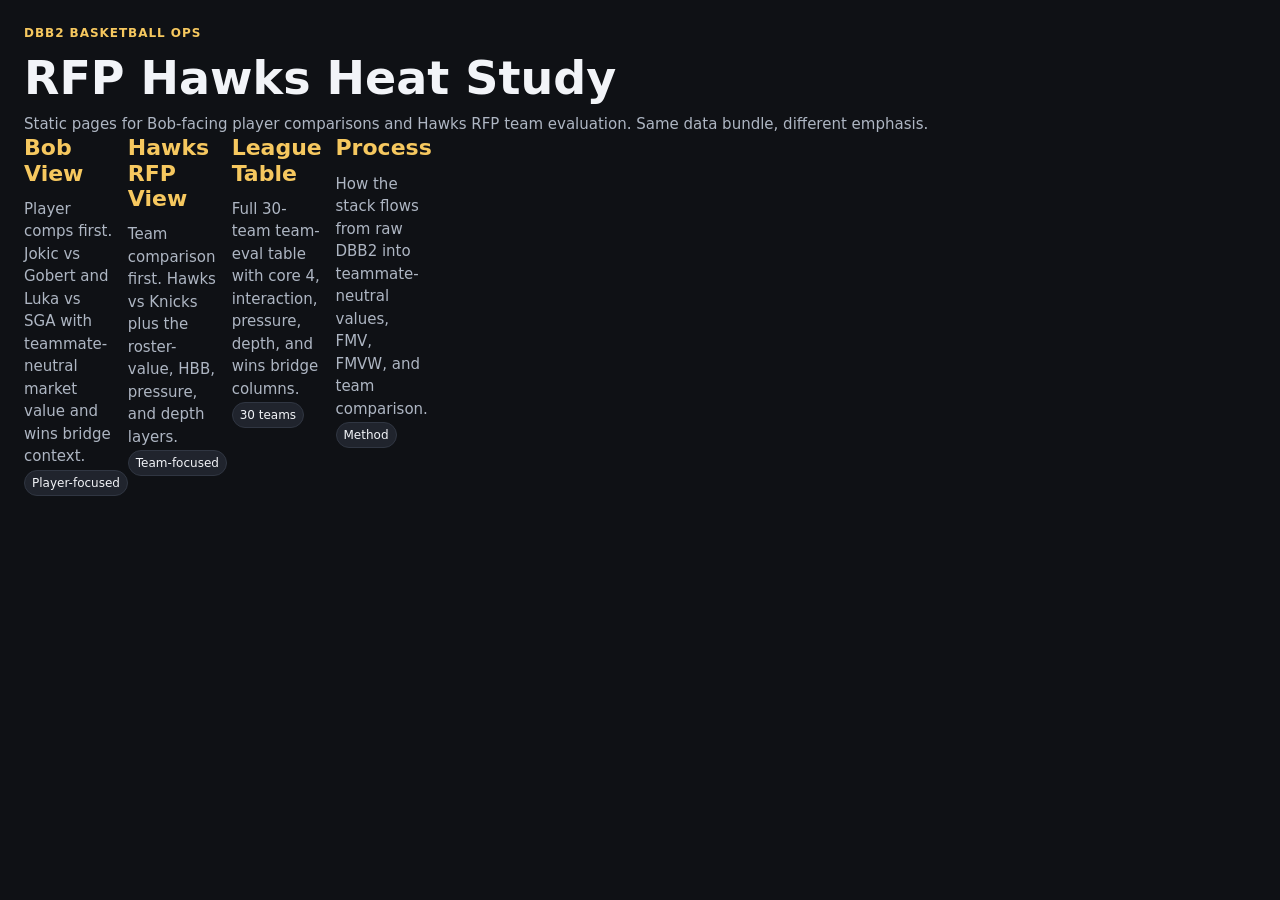
==== index.html @ e4f69737 "Add RFP Hawks Heat study pages" ====
<!doctype html>
<html lang="en">
  <head>
    <meta charset="utf-8" />
    <meta name="viewport" content="width=device-width, initial-scale=1" />
    <title>RFP Hawks Heat Study</title>
    <link rel="stylesheet" href="./style.css" />
  </head>
  <body>
    <main>
      <div class="eyebrow">DBB2 Basketball Ops</div>
      <h1>RFP Hawks Heat Study</h1>
      <p>Static pages for Bob-facing player comparisons and Hawks RFP team evaluation. Same data bundle, different emphasis.</p>
      <div class="grid">
        <a href="./bob/">
          <h2>Bob View</h2>
          <p>Player comps first. Jokic vs Gobert and Luka vs SGA with teammate-neutral market value and wins bridge context.</p>
          <span class="tag">Player-focused</span>
        </a>
        <a href="./hawks/">
          <h2>Hawks RFP View</h2>
          <p>Team comparison first. Hawks vs Knicks plus the roster-value, HBB, pressure, and depth layers.</p>
          <span class="tag">Team-focused</span>
        </a>
        <a href="./league/">
          <h2>League Table</h2>
          <p>Full 30-team team-eval table with core 4, interaction, pressure, depth, and wins bridge columns.</p>
          <span class="tag">30 teams</span>
        </a>
        <a href="./process/">
          <h2>Process</h2>
          <p>How the stack flows from raw DBB2 into teammate-neutral values, FMV, FMVW, and team comparison.</p>
          <span class="tag">Method</span>
        </a>
      </div>
    </main>
  </body>
</html>
---- style.css ----
:root {
  --bg: #0f1115;
  --panel: #171a21;
  --panel-2: #20242d;
  --text: #f2f4f8;
  --muted: #aeb6c3;
  --line: #303642;
  --accent: #f05a5a;
  --accent-2: #f6c85f;
  --green: #65d08a;
  --blue: #77a8ff;
}

* { box-sizing: border-box; }

html, body { margin: 0; min-height: 100%; }

body {
  background: var(--bg);
  color: var(--text);
  font: 15px/1.5 Inter, ui-sans-serif, system-ui, -apple-system, BlinkMacSystemFont, "Segoe UI", sans-serif;
}

a { color: var(--accent-2); text-decoration: none; }
a:hover { text-decoration: underline; }

header {
  padding: 32px 24px 22px;
  border-bottom: 1px solid var(--line);
  background: #11141a;
}

main {
  max-width: 1280px;
  margin: 0 auto;
  padding: 24px;
}

.wrap { max-width: 1280px; margin: 0 auto; }

h1, h2, h3 { margin: 0; line-height: 1.15; letter-spacing: 0; }
h1 { font-size: clamp(28px, 4vw, 46px); }
h2 { font-size: 22px; margin-bottom: 12px; }
h3 { font-size: 16px; margin-bottom: 8px; }
p { margin: 8px 0 0; color: var(--muted); }

.eyebrow {
  color: var(--accent-2);
  font-size: 12px;
  font-weight: 700;
  letter-spacing: .08em;
  text-transform: uppercase;
  margin-bottom: 10px;
}

.subline {
  display: flex;
  flex-wrap: wrap;
  gap: 10px;
  margin-top: 14px;
}

.chip {
  display: inline-flex;
  align-items: center;
  gap: 8px;
  border: 1px solid var(--line);
  background: var(--panel);
  color: var(--text);
  border-radius: 999px;
  padding: 6px 10px;
  font-size: 12px;
}

.grid {
  display: grid;
  grid-template-columns: repeat(12, minmax(0, 1fr));
  gap: 14px;
}

.card {
  background: var(--panel);
  border: 1px solid var(--line);
  border-radius: 8px;
  padding: 16px;
}

.span-3 { grid-column: span 3; }
.span-4 { grid-column: span 4; }
.span-5 { grid-column: span 5; }
.span-6 { grid-column: span 6; }
.span-7 { grid-column: span 7; }
.span-8 { grid-column: span 8; }
.span-9 { grid-column: span 9; }
.span-12 { grid-column: span 12; }

.controls {
  display: grid;
  grid-template-columns: repeat(12, minmax(0, 1fr));
  gap: 12px;
}

.field {
  display: flex;
  flex-direction: column;
  gap: 6px;
}

.field label {
  font-size: 12px;
  color: var(--muted);
  letter-spacing: .04em;
  text-transform: uppercase;
}

input, select, textarea, button {
  font: inherit;
}

input[type="text"],
input[type="number"],
input[type="file"],
select,
textarea {
  width: 100%;
  color: var(--text);
  background: var(--panel-2);
  border: 1px solid var(--line);
  border-radius: 6px;
  padding: 9px 10px;
}

input[type="range"] {
  width: 100%;
}

button {
  border: 1px solid var(--line);
  background: var(--panel);
  color: var(--text);
  border-radius: 6px;
  padding: 9px 12px;
  cursor: pointer;
}

button.primary {
  background: var(--accent);
  border-color: var(--accent);
  color: white;
}

button.ghost {
  background: transparent;
}

button:disabled {
  opacity: .5;
  cursor: not-allowed;
}

.toolbar {
  display: flex;
  flex-wrap: wrap;
  gap: 8px;
}

.metric {
  display: flex;
  justify-content: space-between;
  gap: 12px;
  padding: 8px 0;
  border-bottom: 1px solid var(--line);
}

.metric:last-child { border-bottom: 0; }
.metric strong { font-size: 22px; color: var(--text); }
.muted { color: var(--muted); }
.small { font-size: 12px; }

.notice {
  border-left: 3px solid var(--accent-2);
  padding-left: 12px;
  color: var(--muted);
}

.table-wrap {
  overflow: auto;
  max-height: 680px;
  border: 1px solid var(--line);
  border-radius: 8px;
}

table {
  width: 100%;
  border-collapse: collapse;
  background: var(--panel);
}

th, td {
  text-align: left;
  border-bottom: 1px solid var(--line);
  padding: 9px 8px;
  vertical-align: top;
}

th {
  color: var(--muted);
  font-size: 12px;
  text-transform: uppercase;
  letter-spacing: .04em;
  background: #141820;
  position: sticky;
  top: 0;
}

.tag {
  display: inline-block;
  padding: 3px 7px;
  margin: 2px 3px 2px 0;
  border-radius: 999px;
  background: var(--panel-2);
  color: var(--text);
  border: 1px solid var(--line);
  font-size: 12px;
  white-space: nowrap;
}

.tag.good { color: var(--green); }
.tag.warn { color: var(--accent-2); }
.tag.blue { color: var(--blue); }

.bar {
  height: 8px;
  background: #252b35;
  border-radius: 999px;
  overflow: hidden;
  margin-top: 4px;
}

.bar > span {
  display: block;
  height: 100%;
  background: linear-gradient(90deg, var(--accent), var(--accent-2));
}

.split {
  display: grid;
  grid-template-columns: 1.25fr .9fr;
  gap: 14px;
  align-items: start;
}

.hidden { display: none; }

.section {
  margin-top: 18px;
}

.table-actions {
  display: flex;
  flex-wrap: wrap;
  gap: 8px;
  align-items: center;
  justify-content: space-between;
  margin-bottom: 10px;
}

.list {
  display: grid;
  gap: 8px;
}

@media (max-width: 920px) {
  .span-3, .span-4, .span-5, .span-6, .span-7, .span-8, .span-9 { grid-column: span 12; }
  .split { grid-template-columns: 1fr; }
  main { padding: 16px; }
  header { padding: 28px 16px 18px; }
}
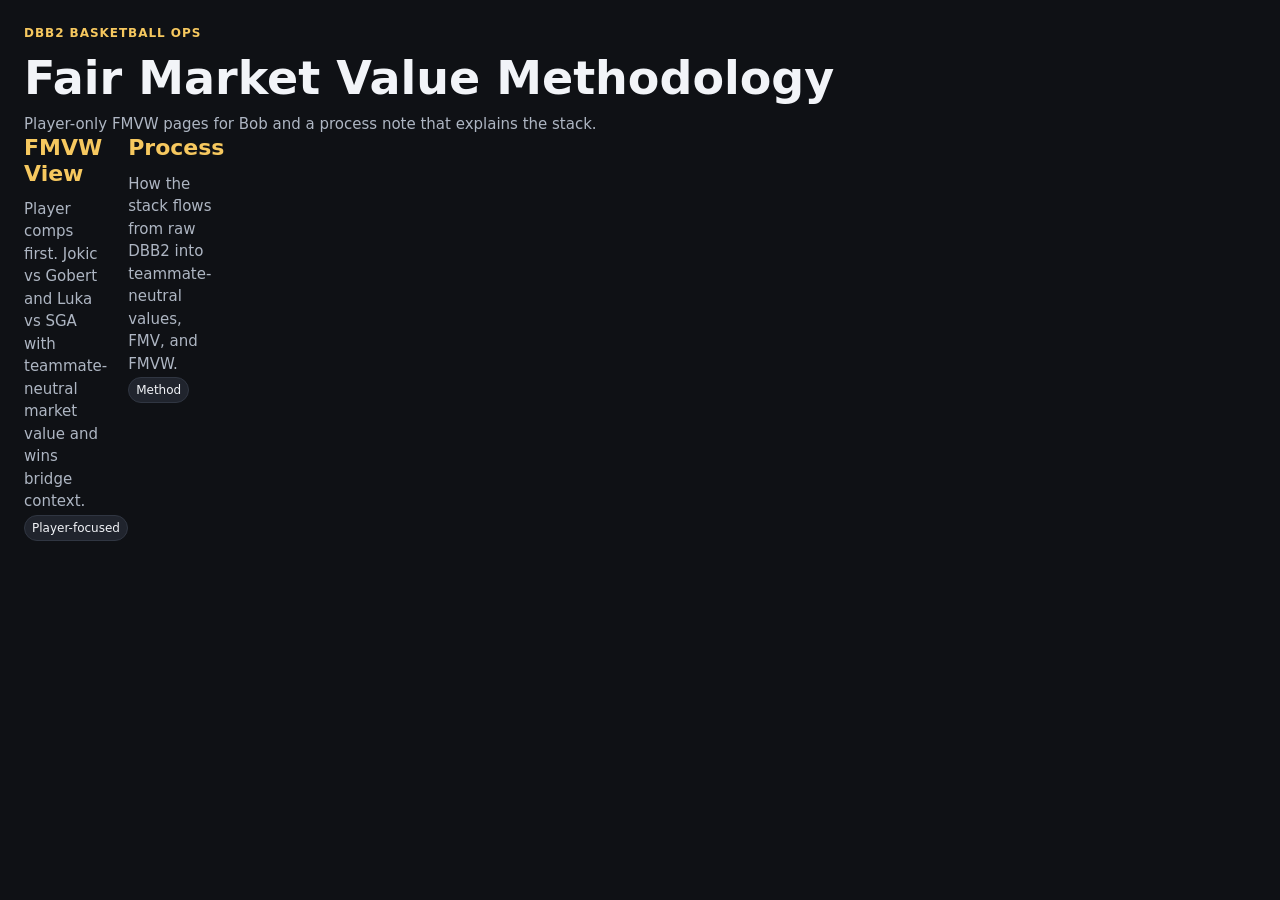
==== commit 23cb43b7: "Trim to FMVW player view" ====
--- a/index.html
+++ b/index.html
@@ -3,33 +3,23 @@
   <head>
     <meta charset="utf-8" />
     <meta name="viewport" content="width=device-width, initial-scale=1" />
-    <title>RFP Hawks Heat Study</title>
+    <title>Fair Market Value Methodology</title>
     <link rel="stylesheet" href="./style.css" />
   </head>
   <body>
     <main>
       <div class="eyebrow">DBB2 Basketball Ops</div>
-      <h1>RFP Hawks Heat Study</h1>
-      <p>Static pages for Bob-facing player comparisons and Hawks RFP team evaluation. Same data bundle, different emphasis.</p>
+      <h1>Fair Market Value Methodology</h1>
+      <p>Player-only FMVW pages for Bob and a process note that explains the stack.</p>
       <div class="grid">
         <a href="./bob/">
-          <h2>Bob View</h2>
+          <h2>FMVW View</h2>
           <p>Player comps first. Jokic vs Gobert and Luka vs SGA with teammate-neutral market value and wins bridge context.</p>
           <span class="tag">Player-focused</span>
         </a>
-        <a href="./hawks/">
-          <h2>Hawks RFP View</h2>
-          <p>Team comparison first. Hawks vs Knicks plus the roster-value, HBB, pressure, and depth layers.</p>
-          <span class="tag">Team-focused</span>
-        </a>
-        <a href="./league/">
-          <h2>League Table</h2>
-          <p>Full 30-team team-eval table with core 4, interaction, pressure, depth, and wins bridge columns.</p>
-          <span class="tag">30 teams</span>
-        </a>
         <a href="./process/">
           <h2>Process</h2>
-          <p>How the stack flows from raw DBB2 into teammate-neutral values, FMV, FMVW, and team comparison.</p>
+          <p>How the stack flows from raw DBB2 into teammate-neutral values, FMV, and FMVW.</p>
           <span class="tag">Method</span>
         </a>
       </div>
--- a/style.css
+++ b/style.css
@@ -75,7 +75,7 @@
 .grid {
   display: grid;
   grid-template-columns: repeat(12, minmax(0, 1fr));
-  gap: 14px;
+  gap: 18px;
 }
 
 .card {
@@ -246,14 +246,14 @@
 .split {
   display: grid;
   grid-template-columns: 1.25fr .9fr;
-  gap: 14px;
+  gap: 18px;
   align-items: start;
 }
 
 .hidden { display: none; }
 
 .section {
-  margin-top: 18px;
+  margin-top: 22px;
 }
 
 .table-actions {
@@ -267,7 +267,7 @@
 
 .list {
   display: grid;
-  gap: 8px;
+  gap: 12px;
 }
 
 @media (max-width: 920px) {
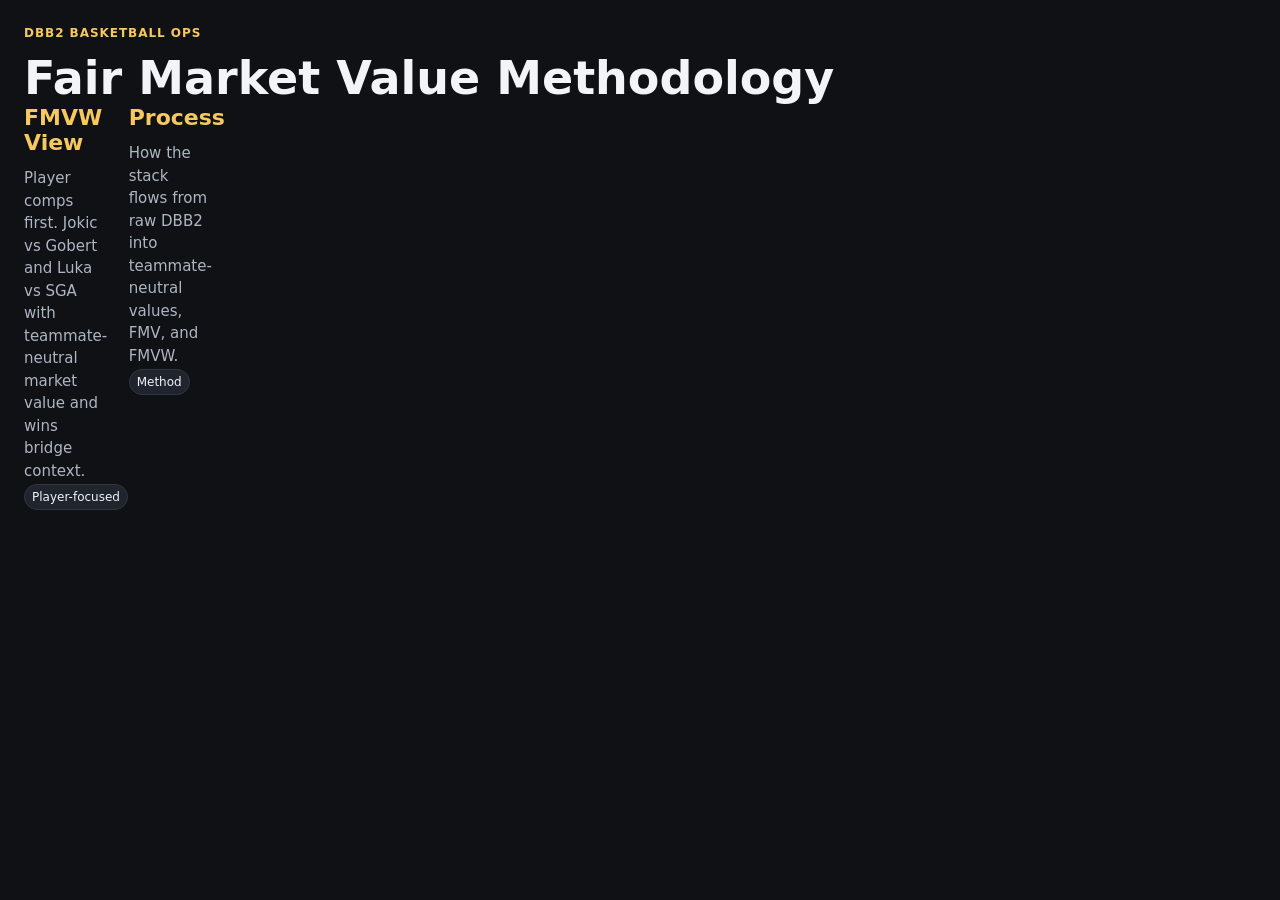
==== commit 210b75b2: "Increase FMVW page spacing" ====
--- a/index.html
+++ b/index.html
@@ -10,7 +10,6 @@
     <main>
       <div class="eyebrow">DBB2 Basketball Ops</div>
       <h1>Fair Market Value Methodology</h1>
-      <p>Player-only FMVW pages for Bob and a process note that explains the stack.</p>
       <div class="grid">
         <a href="./bob/">
           <h2>FMVW View</h2>
--- a/style.css
+++ b/style.css
@@ -75,14 +75,14 @@
 .grid {
   display: grid;
   grid-template-columns: repeat(12, minmax(0, 1fr));
-  gap: 18px;
+  gap: 24px;
 }
 
 .card {
   background: var(--panel);
   border: 1px solid var(--line);
   border-radius: 8px;
-  padding: 16px;
+  padding: 18px;
 }
 
 .span-3 { grid-column: span 3; }
@@ -246,14 +246,14 @@
 .split {
   display: grid;
   grid-template-columns: 1.25fr .9fr;
-  gap: 18px;
+  gap: 24px;
   align-items: start;
 }
 
 .hidden { display: none; }
 
 .section {
-  margin-top: 22px;
+  margin-top: 28px;
 }
 
 .table-actions {
@@ -267,7 +267,7 @@
 
 .list {
   display: grid;
-  gap: 12px;
+  gap: 14px;
 }
 
 @media (max-width: 920px) {
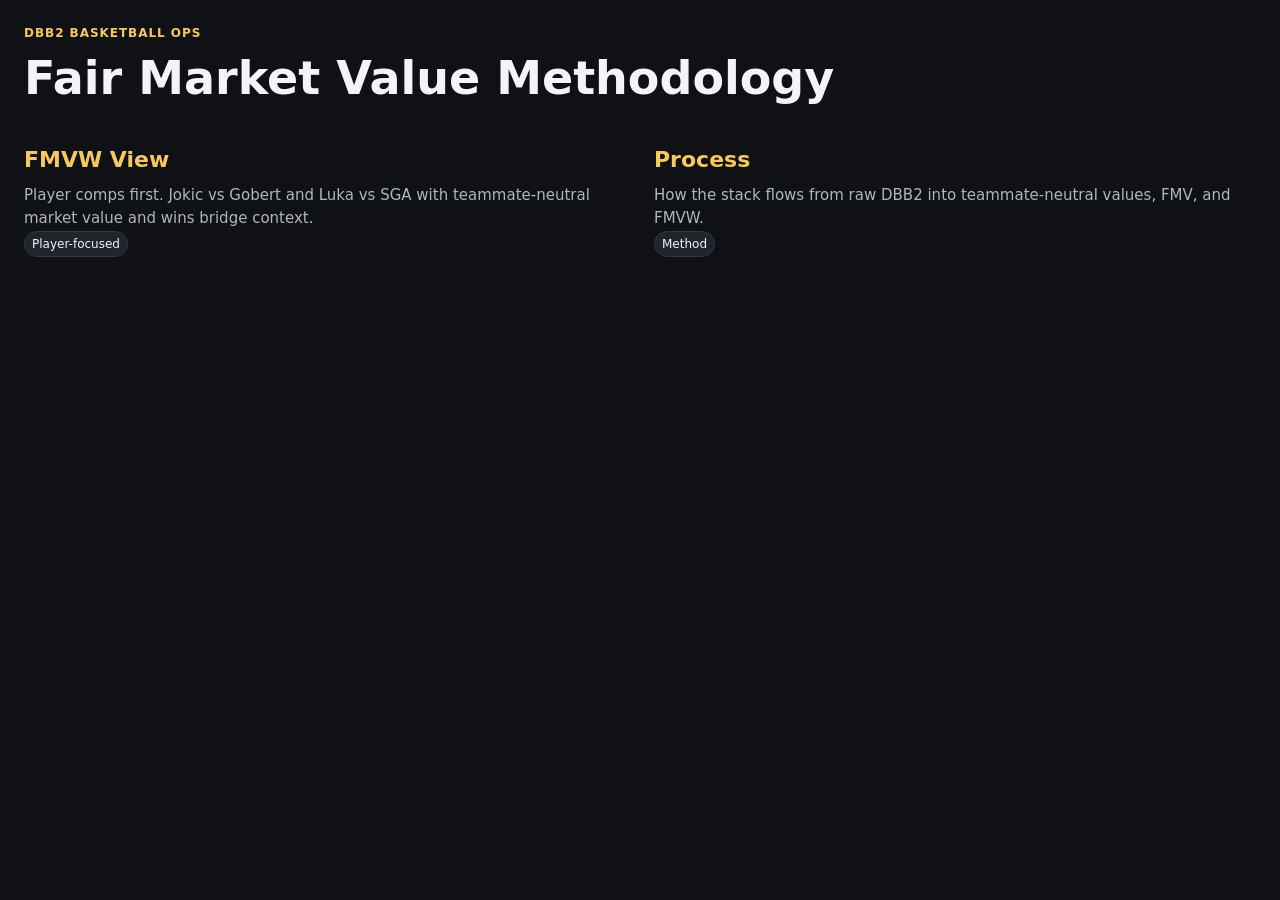
==== commit a59a0fab: "Rename player route to FMVW" ====
--- a/index.html
+++ b/index.html
@@ -11,7 +11,7 @@
       <div class="eyebrow">DBB2 Basketball Ops</div>
       <h1>Fair Market Value Methodology</h1>
       <div class="grid">
-        <a href="./bob/">
+        <a href="./fmvw/">
           <h2>FMVW View</h2>
           <p>Player comps first. Jokic vs Gobert and Luka vs SGA with teammate-neutral market value and wins bridge context.</p>
           <span class="tag">Player-focused</span>
--- a/style.css
+++ b/style.css
@@ -75,7 +75,12 @@
 .grid {
   display: grid;
   grid-template-columns: repeat(12, minmax(0, 1fr));
-  gap: 24px;
+  gap: 28px;
+  margin-top: 42px;
+}
+
+.grid > a {
+  grid-column: span 6;
 }
 
 .card {
@@ -271,6 +276,7 @@
 }
 
 @media (max-width: 920px) {
+  .grid > a { grid-column: span 12; }
   .span-3, .span-4, .span-5, .span-6, .span-7, .span-8, .span-9 { grid-column: span 12; }
   .split { grid-template-columns: 1fr; }
   main { padding: 16px; }
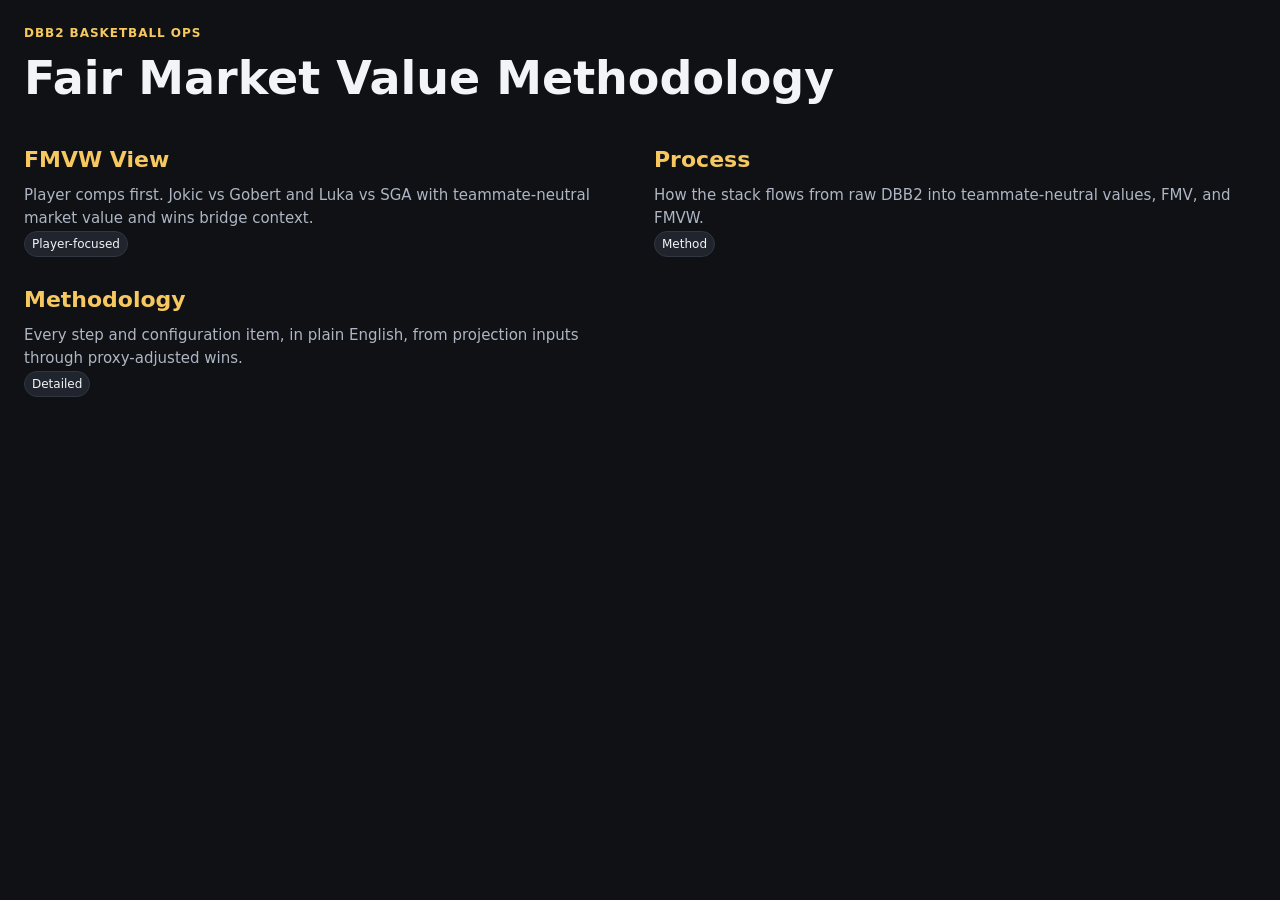
==== commit ba6f91f6: "Add detailed methodology page" ====
--- a/index.html
+++ b/index.html
@@ -21,6 +21,11 @@
           <p>How the stack flows from raw DBB2 into teammate-neutral values, FMV, and FMVW.</p>
           <span class="tag">Method</span>
         </a>
+        <a href="./methodology/">
+          <h2>Methodology</h2>
+          <p>Every step and configuration item, in plain English, from projection inputs through proxy-adjusted wins.</p>
+          <span class="tag">Detailed</span>
+        </a>
       </div>
     </main>
   </body>
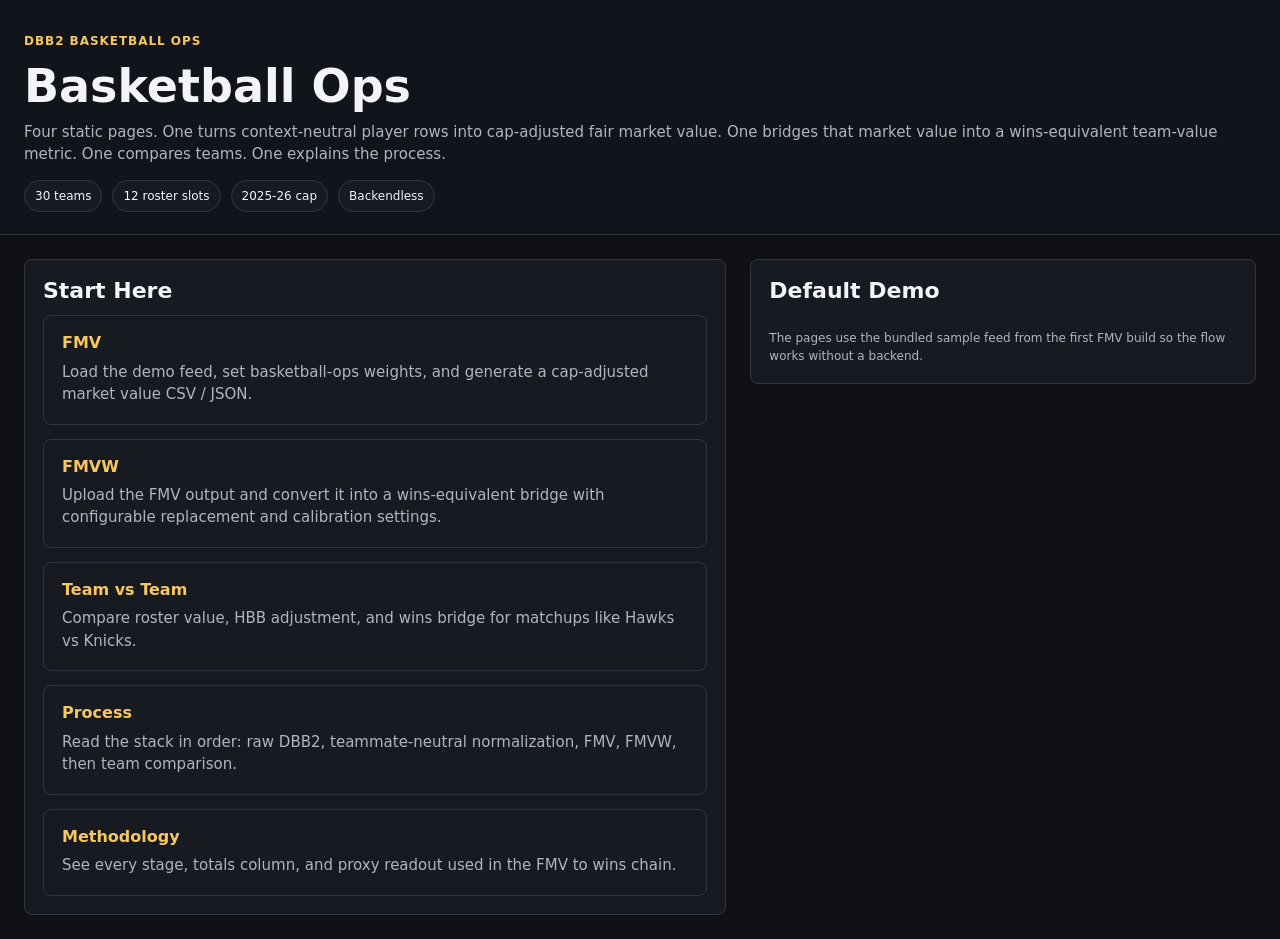
==== commit dbd3cfed: "Mirror FMVW stage breakdown" ====
--- a/index.html
+++ b/index.html
@@ -3,30 +3,60 @@
   <head>
     <meta charset="utf-8" />
     <meta name="viewport" content="width=device-width, initial-scale=1" />
-    <title>Fair Market Value Methodology</title>
+    <title>DBB2 Basketball Ops</title>
     <link rel="stylesheet" href="./style.css" />
   </head>
-  <body>
+  <body data-app="hub">
+    <header>
+      <div class="wrap">
+        <div class="eyebrow">DBB2 Basketball Ops</div>
+        <h1>Basketball Ops</h1>
+        <p>Four static pages. One turns context-neutral player rows into cap-adjusted fair market value. One bridges that market value into a wins-equivalent team-value metric. One compares teams. One explains the process.</p>
+        <div class="subline">
+          <span class="chip">30 teams</span>
+          <span class="chip">12 roster slots</span>
+          <span class="chip">2025-26 cap</span>
+          <span class="chip">Backendless</span>
+        </div>
+      </div>
+    </header>
+
     <main>
-      <div class="eyebrow">DBB2 Basketball Ops</div>
-      <h1>Fair Market Value Methodology</h1>
-      <div class="grid">
-        <a href="./fmvw/">
-          <h2>FMVW View</h2>
-          <p>Player comps first. Jokic vs Gobert and Luka vs SGA with teammate-neutral market value and wins bridge context.</p>
-          <span class="tag">Player-focused</span>
-        </a>
-        <a href="./process/">
-          <h2>Process</h2>
-          <p>How the stack flows from raw DBB2 into teammate-neutral values, FMV, and FMVW.</p>
-          <span class="tag">Method</span>
-        </a>
-        <a href="./methodology/">
-          <h2>Methodology</h2>
-          <p>Every step and configuration item, in plain English, from projection inputs through proxy-adjusted wins.</p>
-          <span class="tag">Detailed</span>
-        </a>
+      <div class="split">
+        <section class="card">
+          <h2>Start Here</h2>
+          <div class="list">
+            <div class="card">
+              <h3><a href="./fmv/">FMV</a></h3>
+              <p>Load the demo feed, set basketball-ops weights, and generate a cap-adjusted market value CSV / JSON.</p>
+            </div>
+            <div class="card">
+              <h3><a href="./fmvw/">FMVW</a></h3>
+              <p>Upload the FMV output and convert it into a wins-equivalent bridge with configurable replacement and calibration settings.</p>
+            </div>
+            <div class="card">
+              <h3><a href="./team/">Team vs Team</a></h3>
+              <p>Compare roster value, HBB adjustment, and wins bridge for matchups like Hawks vs Knicks.</p>
+            </div>
+            <div class="card">
+              <h3><a href="./process/">Process</a></h3>
+              <p>Read the stack in order: raw DBB2, teammate-neutral normalization, FMV, FMVW, then team comparison.</p>
+            </div>
+            <div class="card">
+              <h3><a href="./methodology/">Methodology</a></h3>
+              <p>See every stage, totals column, and proxy readout used in the FMV to wins chain.</p>
+            </div>
+          </div>
+        </section>
+
+        <aside class="card">
+          <h2>Default Demo</h2>
+          <div data-summary class="list"></div>
+          <p class="small muted" style="margin-top: 14px;">The pages use the bundled sample feed from the first FMV build so the flow works without a backend.</p>
+        </aside>
       </div>
     </main>
+
+    <script src="./app.js"></script>
   </body>
 </html>
